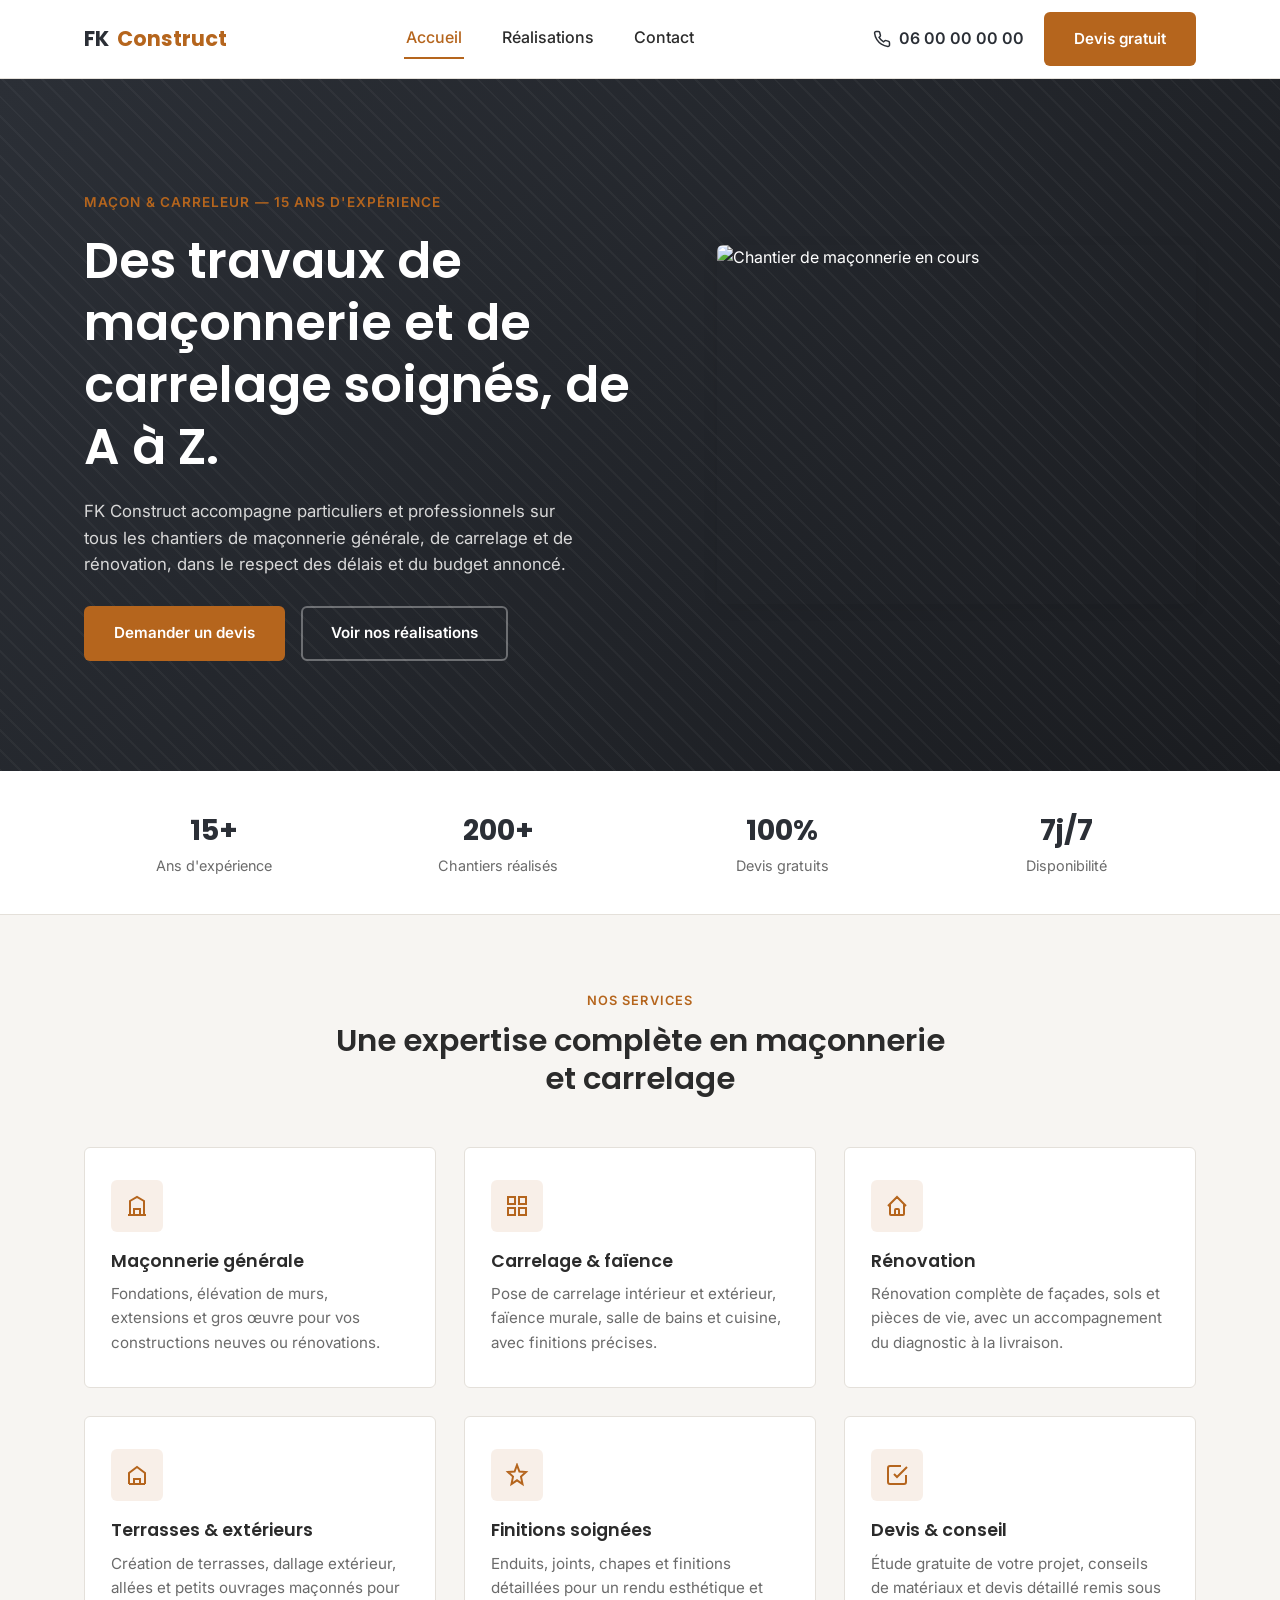
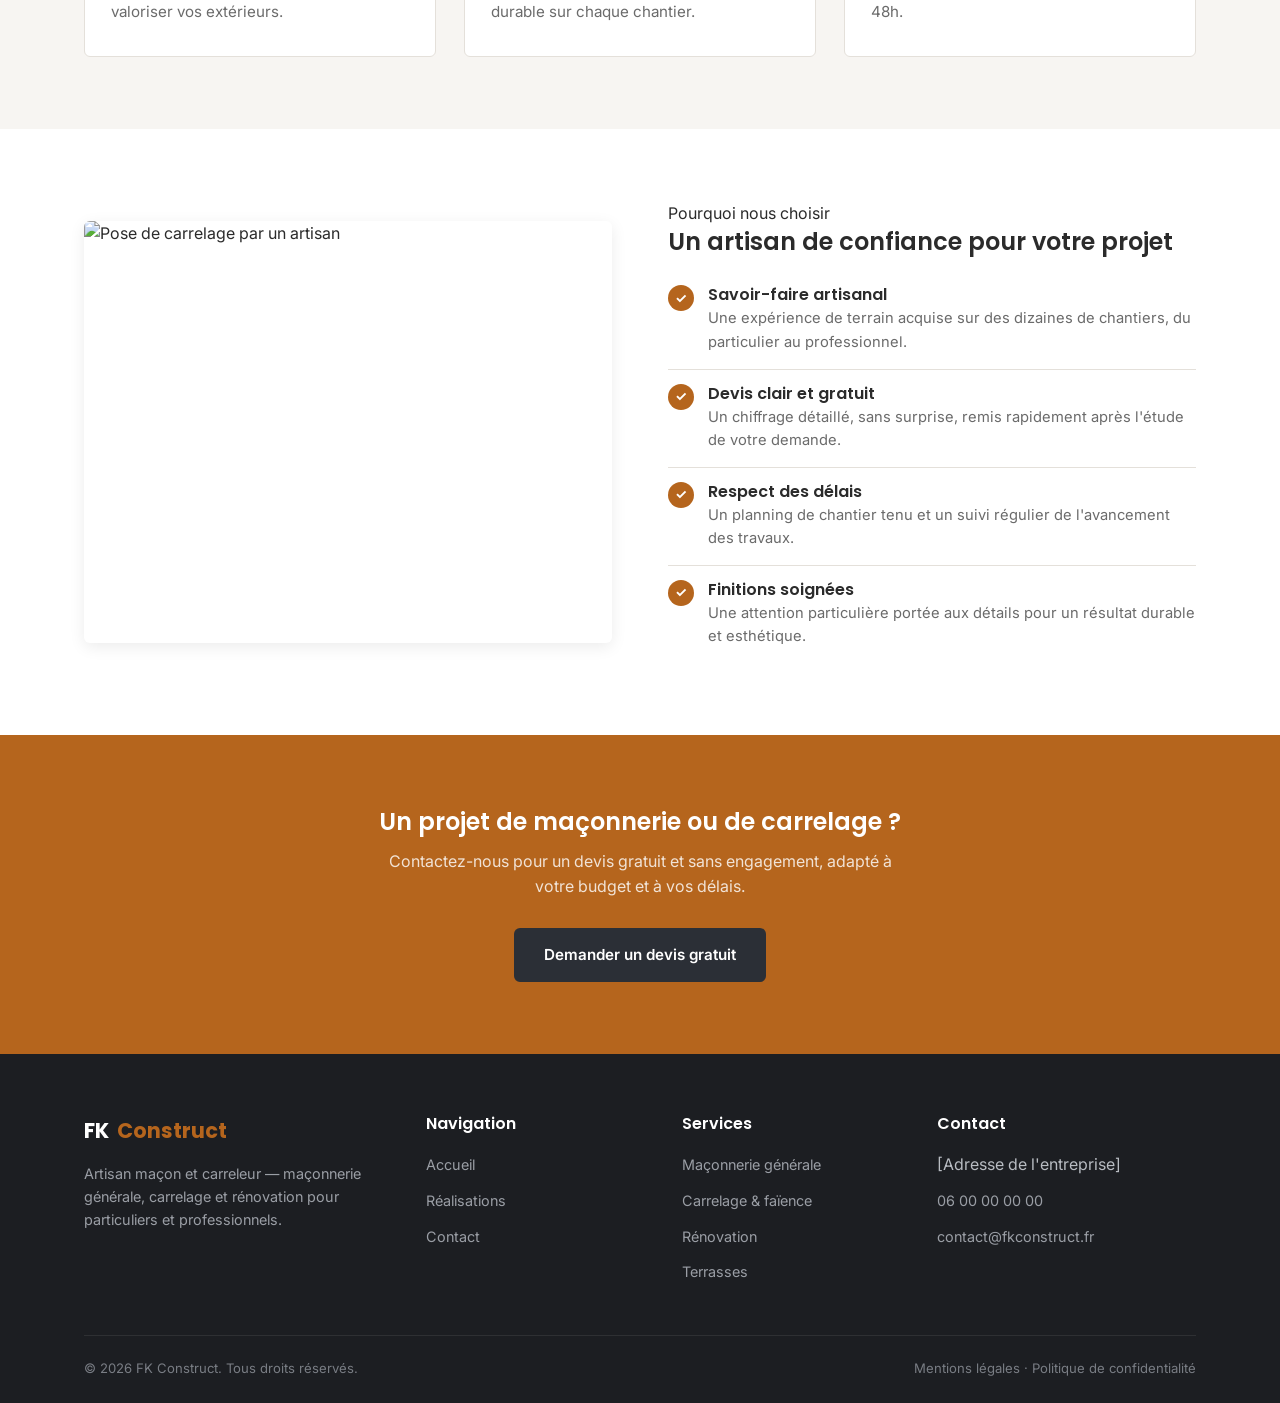
==== index.html @ 8cd49d26 "Initial commit: site vitrine FK Construct (accueil, réalisations, contact) Template statique HTML/CS" ====
<!DOCTYPE html>
<html lang="fr">
<head>
  <meta charset="UTF-8" />
  <meta name="viewport" content="width=device-width, initial-scale=1.0" />
  <title>FK Construct — Maçonnerie & Carrelage</title>
  <meta name="description" content="FK Construct, artisan maçon et carreleur. Maçonnerie générale, carrelage, rénovation et terrasses. Devis gratuit." />
  <link rel="preconnect" href="https://fonts.googleapis.com" />
  <link href="https://fonts.googleapis.com/css2?family=Inter:wght@400;500;600&family=Poppins:wght@600;700&display=swap" rel="stylesheet" />
  <link rel="stylesheet" href="css/style.css" />
</head>
<body>

  <header class="site-header">
    <div class="container">
      <a href="index.html" class="logo">FK <span>Construct</span></a>

      <nav class="nav-links">
        <a href="index.html">Accueil</a>
        <a href="realisations.html">Réalisations</a>
        <a href="contact.html">Contact</a>
      </nav>

      <div class="header-cta">
        <a href="tel:+33600000000" class="header-phone">
          <svg width="18" height="18" viewBox="0 0 24 24" fill="none" stroke="currentColor" stroke-width="2"><path d="M22 16.92v3a2 2 0 0 1-2.18 2 19.79 19.79 0 0 1-8.63-3.07 19.5 19.5 0 0 1-6-6 19.79 19.79 0 0 1-3.07-8.67A2 2 0 0 1 4.11 2h3a2 2 0 0 1 2 1.72c.127.96.362 1.903.7 2.81a2 2 0 0 1-.45 2.11L8.09 9.91a16 16 0 0 0 6 6l1.27-1.27a2 2 0 0 1 2.11-.45c.907.338 1.85.573 2.81.7A2 2 0 0 1 22 16.92z"/></svg>
          06 00 00 00 00
        </a>
        <a href="contact.html" class="btn btn-primary">Devis gratuit</a>
        <button class="nav-toggle" aria-label="Ouvrir le menu">
          <span></span><span></span><span></span>
        </button>
      </div>
    </div>
  </header>

  <section class="hero">
    <div class="container">
      <div class="hero-content">
        <span class="eyebrow">Maçon &amp; Carreleur — 15 ans d'expérience</span>
        <h1>Des travaux de maçonnerie et de carrelage soignés, de A à Z.</h1>
        <p>FK Construct accompagne particuliers et professionnels sur tous les chantiers de maçonnerie générale, de carrelage et de rénovation, dans le respect des délais et du budget annoncé.</p>
        <div class="hero-actions">
          <a href="contact.html" class="btn btn-primary">Demander un devis</a>
          <a href="realisations.html" class="btn btn-outline">Voir nos réalisations</a>
        </div>
      </div>
      <div class="hero-image">
        <!-- Image générique temporaire — à remplacer par une photo de chantier réelle -->
        <img src="https://picsum.photos/seed/fkconstruct-hero/800/600" alt="Chantier de maçonnerie en cours" loading="lazy" />
      </div>
    </div>
  </section>

  <section class="stats">
    <div class="container">
      <div class="stat">
        <strong>15+</strong>
        <span>Ans d'expérience</span>
      </div>
      <div class="stat">
        <strong>200+</strong>
        <span>Chantiers réalisés</span>
      </div>
      <div class="stat">
        <strong>100%</strong>
        <span>Devis gratuits</span>
      </div>
      <div class="stat">
        <strong>7j/7</strong>
        <span>Disponibilité</span>
      </div>
    </div>
  </section>

  <section class="section">
    <div class="container">
      <div class="section-head">
        <span class="eyebrow">Nos services</span>
        <h2>Une expertise complète en maçonnerie et carrelage</h2>
      </div>

      <div class="grid-3">
        <div class="card">
          <div class="card-icon">
            <svg width="24" height="24" viewBox="0 0 24 24" fill="none" stroke="currentColor" stroke-width="2"><path d="M3 21h18M5 21V7l7-4 7 4v14M9 21v-6h6v6"/></svg>
          </div>
          <h3>Maçonnerie générale</h3>
          <p>Fondations, élévation de murs, extensions et gros œuvre pour vos constructions neuves ou rénovations.</p>
        </div>

        <div class="card">
          <div class="card-icon">
            <svg width="24" height="24" viewBox="0 0 24 24" fill="none" stroke="currentColor" stroke-width="2"><rect x="3" y="3" width="7" height="7"/><rect x="14" y="3" width="7" height="7"/><rect x="3" y="14" width="7" height="7"/><rect x="14" y="14" width="7" height="7"/></svg>
          </div>
          <h3>Carrelage &amp; faïence</h3>
          <p>Pose de carrelage intérieur et extérieur, faïence murale, salle de bains et cuisine, avec finitions précises.</p>
        </div>

        <div class="card">
          <div class="card-icon">
            <svg width="24" height="24" viewBox="0 0 24 24" fill="none" stroke="currentColor" stroke-width="2"><path d="M3 12l2-2m0 0l7-7 7 7M5 10v10a1 1 0 0 0 1 1h3m10-11l2 2m-2-2v10a1 1 0 0 1-1 1h-3m-6 0a1 1 0 0 0 1-1v-4a1 1 0 0 1 1-1h2a1 1 0 0 1 1 1v4a1 1 0 0 0 1 1m-6 0h6"/></svg>
          </div>
          <h3>Rénovation</h3>
          <p>Rénovation complète de façades, sols et pièces de vie, avec un accompagnement du diagnostic à la livraison.</p>
        </div>

        <div class="card">
          <div class="card-icon">
            <svg width="24" height="24" viewBox="0 0 24 24" fill="none" stroke="currentColor" stroke-width="2"><path d="M4 21h16M4 21V10l8-6 8 6v11M9 21v-5h6v5"/></svg>
          </div>
          <h3>Terrasses &amp; extérieurs</h3>
          <p>Création de terrasses, dallage extérieur, allées et petits ouvrages maçonnés pour valoriser vos extérieurs.</p>
        </div>

        <div class="card">
          <div class="card-icon">
            <svg width="24" height="24" viewBox="0 0 24 24" fill="none" stroke="currentColor" stroke-width="2"><path d="M12 2l2.4 6.5L21 9l-5 4.6L17.5 21 12 17.3 6.5 21 8 13.6 3 9l6.6-.5z"/></svg>
          </div>
          <h3>Finitions soignées</h3>
          <p>Enduits, joints, chapes et finitions détaillées pour un rendu esthétique et durable sur chaque chantier.</p>
        </div>

        <div class="card">
          <div class="card-icon">
            <svg width="24" height="24" viewBox="0 0 24 24" fill="none" stroke="currentColor" stroke-width="2"><path d="M9 11l3 3L22 4M21 12v7a2 2 0 0 1-2 2H5a2 2 0 0 1-2-2V5a2 2 0 0 1 2-2h11"/></svg>
          </div>
          <h3>Devis &amp; conseil</h3>
          <p>Étude gratuite de votre projet, conseils de matériaux et devis détaillé remis sous 48h.</p>
        </div>
      </div>
    </div>
  </section>

  <section class="section section-alt">
    <div class="container">
      <div class="why-grid">
        <div class="why-image">
          <!-- Image générique temporaire — à remplacer par une photo de réalisation -->
          <img src="https://picsum.photos/seed/fkconstruct-why/700/560" alt="Pose de carrelage par un artisan" loading="lazy" />
        </div>

        <div class="why-content">
          <span class="eyebrow">Pourquoi nous choisir</span>
          <h2>Un artisan de confiance pour votre projet</h2>
          <ul class="why-list">
            <li>
              <span class="check">✓</span>
              <div>
                <h4>Savoir-faire artisanal</h4>
                <p>Une expérience de terrain acquise sur des dizaines de chantiers, du particulier au professionnel.</p>
              </div>
            </li>
            <li>
              <span class="check">✓</span>
              <div>
                <h4>Devis clair et gratuit</h4>
                <p>Un chiffrage détaillé, sans surprise, remis rapidement après l'étude de votre demande.</p>
              </div>
            </li>
            <li>
              <span class="check">✓</span>
              <div>
                <h4>Respect des délais</h4>
                <p>Un planning de chantier tenu et un suivi régulier de l'avancement des travaux.</p>
              </div>
            </li>
            <li>
              <span class="check">✓</span>
              <div>
                <h4>Finitions soignées</h4>
                <p>Une attention particulière portée aux détails pour un résultat durable et esthétique.</p>
              </div>
            </li>
          </ul>
        </div>
      </div>
    </div>
  </section>

  <section class="section cta-banner">
    <div class="container">
      <h2>Un projet de maçonnerie ou de carrelage ?</h2>
      <p>Contactez-nous pour un devis gratuit et sans engagement, adapté à votre budget et à vos délais.</p>
      <a href="contact.html" class="btn btn-dark">Demander un devis gratuit</a>
    </div>
  </section>

  <footer class="site-footer">
    <div class="container">
      <div class="footer-grid">
        <div>
          <a href="index.html" class="logo">FK <span>Construct</span></a>
          <p>Artisan maçon et carreleur — maçonnerie générale, carrelage et rénovation pour particuliers et professionnels.</p>
        </div>

        <div>
          <h4>Navigation</h4>
          <ul class="footer-links">
            <li><a href="index.html">Accueil</a></li>
            <li><a href="realisations.html">Réalisations</a></li>
            <li><a href="contact.html">Contact</a></li>
          </ul>
        </div>

        <div>
          <h4>Services</h4>
          <ul class="footer-links">
            <li><a href="index.html#">Maçonnerie générale</a></li>
            <li><a href="index.html#">Carrelage &amp; faïence</a></li>
            <li><a href="index.html#">Rénovation</a></li>
            <li><a href="index.html#">Terrasses</a></li>
          </ul>
        </div>

        <div>
          <h4>Contact</h4>
          <ul class="footer-links">
            <li>[Adresse de l'entreprise]</li>
            <li><a href="tel:+33600000000">06 00 00 00 00</a></li>
            <li><a href="mailto:contact@fkconstruct.fr">contact@fkconstruct.fr</a></li>
          </ul>
        </div>
      </div>

      <div class="footer-bottom">
        <span>© 2026 FK Construct. Tous droits réservés.</span>
        <span>Mentions légales · Politique de confidentialité</span>
      </div>
    </div>
  </footer>

  <script src="js/script.js"></script>
</body>
</html>
---- css/style.css ----
/* ==========================================================================
   FK Construct — feuille de style principale
   ========================================================================== */

:root {
  --color-bg: #f7f5f2;
  --color-bg-alt: #ffffff;
  --color-text: #2b2b2b;
  --color-text-light: #6b6b6b;
  --color-primary: #2b2f36;      /* anthracite / béton */
  --color-primary-light: #3f4550;
  --color-accent: #b5651d;       /* terracotta / brique */
  --color-accent-dark: #954f16;
  --color-border: #e4e0da;
  --radius: 6px;
  --shadow: 0 4px 16px rgba(0, 0, 0, 0.08);
  --max-width: 1160px;
  --font-heading: "Poppins", "Segoe UI", Arial, sans-serif;
  --font-body: "Inter", "Segoe UI", Arial, sans-serif;
}

* {
  box-sizing: border-box;
}

html {
  scroll-behavior: smooth;
}

body {
  margin: 0;
  font-family: var(--font-body);
  color: var(--color-text);
  background: var(--color-bg);
  line-height: 1.6;
}

img {
  max-width: 100%;
  display: block;
}

a {
  color: inherit;
  text-decoration: none;
}

ul {
  list-style: none;
  margin: 0;
  padding: 0;
}

h1, h2, h3, h4 {
  font-family: var(--font-heading);
  font-weight: 600;
  line-height: 1.25;
  margin: 0 0 0.6em;
}

p {
  margin: 0 0 1em;
  color: var(--color-text-light);
}

.container {
  max-width: var(--max-width);
  margin: 0 auto;
  padding: 0 24px;
}

.section {
  padding: 72px 0;
}

.section-alt {
  background: var(--color-bg-alt);
}

.section-head {
  text-align: center;
  max-width: 620px;
  margin: 0 auto 48px;
}

.section-head .eyebrow {
  display: inline-block;
  color: var(--color-accent);
  font-weight: 600;
  letter-spacing: 0.08em;
  text-transform: uppercase;
  font-size: 0.8rem;
  margin-bottom: 10px;
}

.section-head h2 {
  font-size: clamp(1.6rem, 2.4vw, 2.2rem);
}

/* ---- Boutons ---- */
.btn {
  display: inline-block;
  padding: 13px 28px;
  border-radius: var(--radius);
  font-weight: 600;
  font-size: 0.95rem;
  border: 2px solid transparent;
  cursor: pointer;
  transition: all 0.2s ease;
}

.btn-primary {
  background: var(--color-accent);
  color: #fff;
}

.btn-primary:hover {
  background: var(--color-accent-dark);
}

.btn-outline {
  background: transparent;
  border-color: #ffffff55;
  color: #fff;
}

.btn-outline:hover {
  border-color: #fff;
  background: #ffffff15;
}

.btn-dark {
  background: var(--color-primary);
  color: #fff;
}

.btn-dark:hover {
  background: var(--color-primary-light);
}

/* ---- Header ---- */
.site-header {
  position: sticky;
  top: 0;
  z-index: 100;
  background: var(--color-bg-alt);
  border-bottom: 1px solid var(--color-border);
}

.site-header .container {
  display: flex;
  align-items: center;
  justify-content: space-between;
  height: 78px;
}

.logo {
  font-family: var(--font-heading);
  font-weight: 700;
  font-size: 1.3rem;
  color: var(--color-primary);
  display: flex;
  align-items: center;
  gap: 8px;
}

.logo span {
  color: var(--color-accent);
}

.nav-links {
  display: flex;
  align-items: center;
  gap: 36px;
}

.nav-links a {
  font-weight: 500;
  color: var(--color-text);
  padding: 6px 2px;
  border-bottom: 2px solid transparent;
  transition: border-color 0.2s ease, color 0.2s ease;
}

.nav-links a:hover,
.nav-links a.active {
  color: var(--color-accent);
  border-bottom-color: var(--color-accent);
}

.header-cta {
  display: flex;
  align-items: center;
  gap: 20px;
}

.header-phone {
  display: flex;
  align-items: center;
  gap: 8px;
  font-weight: 600;
  color: var(--color-primary);
}

.nav-toggle {
  display: none;
  flex-direction: column;
  gap: 5px;
  background: none;
  border: none;
  cursor: pointer;
  padding: 6px;
}

.nav-toggle span {
  width: 26px;
  height: 2px;
  background: var(--color-primary);
}

/* ---- Hero ---- */
.hero {
  position: relative;
  color: #fff;
  background: linear-gradient(135deg, var(--color-primary) 0%, #1a1c20 100%);
  overflow: hidden;
}

.hero::before {
  content: "";
  position: absolute;
  inset: 0;
  background-image:
    repeating-linear-gradient(45deg, rgba(255,255,255,0.035) 0, rgba(255,255,255,0.035) 2px, transparent 2px, transparent 14px);
}

.hero .container {
  position: relative;
  padding-top: 110px;
  padding-bottom: 110px;
  display: grid;
  grid-template-columns: 1.1fr 0.9fr;
  gap: 48px;
  align-items: center;
}

.hero-content .eyebrow {
  color: var(--color-accent);
  font-weight: 600;
  letter-spacing: 0.08em;
  text-transform: uppercase;
  font-size: 0.85rem;
  display: inline-block;
  margin-bottom: 16px;
}

.hero-content h1 {
  font-size: clamp(2.1rem, 4vw, 3.1rem);
  margin-bottom: 20px;
}

.hero-content p {
  color: #d8d8d8;
  font-size: 1.05rem;
  max-width: 46ch;
}

.hero-actions {
  display: flex;
  gap: 16px;
  margin-top: 28px;
  flex-wrap: wrap;
}

.hero-image {
  border-radius: var(--radius);
  overflow: hidden;
  box-shadow: var(--shadow);
  aspect-ratio: 4 / 3;
}

.hero-image img {
  width: 100%;
  height: 100%;
  object-fit: cover;
}

/* ---- Bandeau chiffres ---- */
.stats {
  background: var(--color-bg-alt);
  border-bottom: 1px solid var(--color-border);
}

.stats .container {
  display: grid;
  grid-template-columns: repeat(4, 1fr);
  padding: 36px 24px;
  gap: 24px;
}

.stat {
  text-align: center;
}

.stat strong {
  display: block;
  font-family: var(--font-heading);
  font-size: 1.8rem;
  color: var(--color-primary);
}

.stat span {
  color: var(--color-text-light);
  font-size: 0.9rem;
}

/* ---- Cartes services ---- */
.grid-3 {
  display: grid;
  grid-template-columns: repeat(3, 1fr);
  gap: 28px;
}

.card {
  background: var(--color-bg-alt);
  border: 1px solid var(--color-border);
  border-radius: var(--radius);
  padding: 32px 26px;
  transition: transform 0.2s ease, box-shadow 0.2s ease;
}

.card:hover {
  transform: translateY(-4px);
  box-shadow: var(--shadow);
}

.card-icon {
  width: 52px;
  height: 52px;
  border-radius: var(--radius);
  background: #b5651d1a;
  color: var(--color-accent);
  display: flex;
  align-items: center;
  justify-content: center;
  margin-bottom: 18px;
}

.card h3 {
  font-size: 1.1rem;
}

.card p {
  margin-bottom: 0;
  font-size: 0.95rem;
}

/* ---- Pourquoi nous ---- */
.why-grid {
  display: grid;
  grid-template-columns: 1fr 1fr;
  gap: 56px;
  align-items: center;
}

.why-image {
  border-radius: var(--radius);
  overflow: hidden;
  box-shadow: var(--shadow);
  aspect-ratio: 4 / 3.2;
}

.why-image img {
  width: 100%;
  height: 100%;
  object-fit: cover;
}

.why-list li {
  display: flex;
  gap: 14px;
  padding: 14px 0;
  border-bottom: 1px solid var(--color-border);
}

.why-list li:last-child {
  border-bottom: none;
}

.why-list .check {
  flex-shrink: 0;
  width: 26px;
  height: 26px;
  border-radius: 50%;
  background: var(--color-accent);
  color: #fff;
  display: flex;
  align-items: center;
  justify-content: center;
  font-size: 0.85rem;
  font-weight: 700;
}

.why-list h4 {
  margin: 0 0 2px;
  font-size: 1rem;
}

.why-list p {
  margin: 0;
  font-size: 0.92rem;
}

/* ---- CTA bandeau ---- */
.cta-banner {
  background: var(--color-accent);
  color: #fff;
  text-align: center;
}

.cta-banner h2 {
  color: #fff;
  margin-bottom: 12px;
}

.cta-banner p {
  color: #ffffffd0;
  max-width: 520px;
  margin: 0 auto 28px;
}

.cta-banner .btn-dark {
  background: var(--color-primary);
}

.cta-banner .btn-dark:hover {
  background: #1a1c20;
}

/* ---- Galerie réalisations ---- */
.filters {
  display: flex;
  justify-content: center;
  gap: 12px;
  margin-bottom: 40px;
  flex-wrap: wrap;
}

.filter-btn {
  background: var(--color-bg-alt);
  border: 1px solid var(--color-border);
  padding: 9px 20px;
  border-radius: 999px;
  font-weight: 500;
  font-size: 0.9rem;
  cursor: pointer;
  color: var(--color-text);
  transition: all 0.2s ease;
}

.filter-btn:hover {
  border-color: var(--color-accent);
}

.filter-btn.active {
  background: var(--color-primary);
  border-color: var(--color-primary);
  color: #fff;
}

.gallery {
  display: grid;
  grid-template-columns: repeat(3, 1fr);
  gap: 24px;
}

.gallery-item {
  border-radius: var(--radius);
  overflow: hidden;
  box-shadow: var(--shadow);
  position: relative;
  aspect-ratio: 4 / 3;
}

.gallery-item img {
  width: 100%;
  height: 100%;
  object-fit: cover;
  transition: transform 0.35s ease;
}

.gallery-item:hover img {
  transform: scale(1.06);
}

.gallery-caption {
  position: absolute;
  left: 0;
  right: 0;
  bottom: 0;
  padding: 14px 16px;
  background: linear-gradient(0deg, rgba(0,0,0,0.72), transparent);
  color: #fff;
}

.gallery-caption span {
  display: block;
  font-size: 0.78rem;
  color: #ffcba0;
  text-transform: uppercase;
  letter-spacing: 0.06em;
  margin-bottom: 2px;
}

.gallery-caption strong {
  font-family: var(--font-heading);
  font-size: 0.98rem;
}

/* ---- Page header (sous-pages) ---- */
.page-header {
  background: var(--color-primary);
  color: #fff;
  padding: 64px 0 56px;
  text-align: center;
}

.page-header .eyebrow {
  color: var(--color-accent);
  font-weight: 600;
  letter-spacing: 0.08em;
  text-transform: uppercase;
  font-size: 0.85rem;
}

.page-header h1 {
  color: #fff;
  margin-bottom: 10px;
}

.page-header p {
  color: #d8d8d8;
  max-width: 480px;
  margin: 0 auto;
}

.breadcrumb {
  font-size: 0.85rem;
  color: #b8bcc2;
  margin-top: 14px;
}

.breadcrumb a {
  color: #d8d8d8;
}

.breadcrumb a:hover {
  color: var(--color-accent);
}

/* ---- Contact ---- */
.contact-grid {
  display: grid;
  grid-template-columns: 0.85fr 1.15fr;
  gap: 48px;
}

.contact-info-card {
  background: var(--color-primary);
  color: #fff;
  border-radius: var(--radius);
  padding: 40px 32px;
}

.contact-info-card h3 {
  color: #fff;
}

.contact-info-card p {
  color: #c7cad0;
}

.info-item {
  display: flex;
  gap: 14px;
  margin-bottom: 24px;
}

.info-item .icon {
  width: 42px;
  height: 42px;
  border-radius: var(--radius);
  background: #ffffff12;
  color: var(--color-accent);
  display: flex;
  align-items: center;
  justify-content: center;
  flex-shrink: 0;
}

.info-item h4 {
  color: #fff;
  margin: 0 0 4px;
  font-size: 0.95rem;
}

.info-item span,
.info-item a {
  color: #c7cad0;
  font-size: 0.92rem;
}

.info-item a:hover {
  color: var(--color-accent);
}

.social-row {
  display: flex;
  gap: 10px;
  margin-top: 8px;
}

.social-row a {
  width: 38px;
  height: 38px;
  border-radius: 50%;
  background: #ffffff12;
  display: flex;
  align-items: center;
  justify-content: center;
  color: #fff;
  transition: background 0.2s ease;
}

.social-row a:hover {
  background: var(--color-accent);
}

.contact-form-card {
  background: var(--color-bg-alt);
  border: 1px solid var(--color-border);
  border-radius: var(--radius);
  padding: 40px 36px;
}

.form-row {
  display: grid;
  grid-template-columns: 1fr 1fr;
  gap: 18px;
}

.form-group {
  margin-bottom: 20px;
}

.form-group label {
  display: block;
  font-weight: 600;
  font-size: 0.88rem;
  margin-bottom: 7px;
}

.form-group input,
.form-group select,
.form-group textarea {
  width: 100%;
  padding: 12px 14px;
  border: 1px solid var(--color-border);
  border-radius: var(--radius);
  font-family: var(--font-body);
  font-size: 0.95rem;
  background: var(--color-bg);
  color: var(--color-text);
}

.form-group input:focus,
.form-group select:focus,
.form-group textarea:focus {
  outline: none;
  border-color: var(--color-accent);
}

.form-group textarea {
  resize: vertical;
  min-height: 130px;
}

.form-note {
  font-size: 0.82rem;
  color: var(--color-text-light);
  margin-top: 4px;
}

.form-feedback {
  display: none;
  margin-bottom: 20px;
  padding: 14px 16px;
  border-radius: var(--radius);
  font-size: 0.9rem;
}

.form-feedback.success {
  display: block;
  background: #e4f4e6;
  color: #1f6d33;
  border: 1px solid #bfe3c6;
}

.form-feedback.error {
  display: block;
  background: #fbe7e5;
  color: #a4321f;
  border: 1px solid #f1c3bd;
}

.map-frame {
  margin-top: 48px;
  border-radius: var(--radius);
  overflow: hidden;
  box-shadow: var(--shadow);
  aspect-ratio: 21 / 7;
  background: var(--color-border);
}

.map-frame img {
  width: 100%;
  height: 100%;
  object-fit: cover;
}

/* ---- Footer ---- */
.site-footer {
  background: #1c1e22;
  color: #b8bcc2;
  padding: 60px 0 24px;
}

.footer-grid {
  display: grid;
  grid-template-columns: 1.4fr 1fr 1fr 1.2fr;
  gap: 40px;
  padding-bottom: 40px;
  border-bottom: 1px solid #ffffff14;
}

.footer-grid h4 {
  color: #fff;
  font-size: 1rem;
  margin-bottom: 18px;
}

.footer-grid .logo {
  color: #fff;
  margin-bottom: 14px;
}

.footer-grid p {
  color: #9a9ea5;
  font-size: 0.9rem;
}

.footer-links li {
  margin-bottom: 10px;
}

.footer-links a {
  color: #9a9ea5;
  font-size: 0.9rem;
  transition: color 0.2s ease;
}

.footer-links a:hover {
  color: var(--color-accent);
}

.footer-bottom {
  padding-top: 22px;
  display: flex;
  justify-content: space-between;
  flex-wrap: wrap;
  gap: 10px;
  font-size: 0.82rem;
  color: #797d84;
}

/* ---- Responsive ---- */
@media (max-width: 900px) {
  .hero .container {
    grid-template-columns: 1fr;
  }

  .hero-image {
    order: -1;
  }

  .why-grid,
  .contact-grid {
    grid-template-columns: 1fr;
  }

  .grid-3,
  .gallery {
    grid-template-columns: repeat(2, 1fr);
  }

  .stats .container {
    grid-template-columns: repeat(2, 1fr);
  }

  .footer-grid {
    grid-template-columns: 1fr 1fr;
  }
}

@media (max-width: 700px) {
  .nav-links,
  .header-phone {
    display: none;
  }

  .nav-toggle {
    display: flex;
  }

  .site-header.nav-open .nav-links {
    display: flex;
    position: absolute;
    top: 78px;
    left: 0;
    right: 0;
    background: var(--color-bg-alt);
    flex-direction: column;
    padding: 20px 24px;
    gap: 18px;
    border-bottom: 1px solid var(--color-border);
  }

  .grid-3,
  .gallery {
    grid-template-columns: 1fr;
  }

  .form-row {
    grid-template-columns: 1fr;
  }

  .footer-grid {
    grid-template-columns: 1fr;
  }

  .section {
    padding: 52px 0;
  }
}
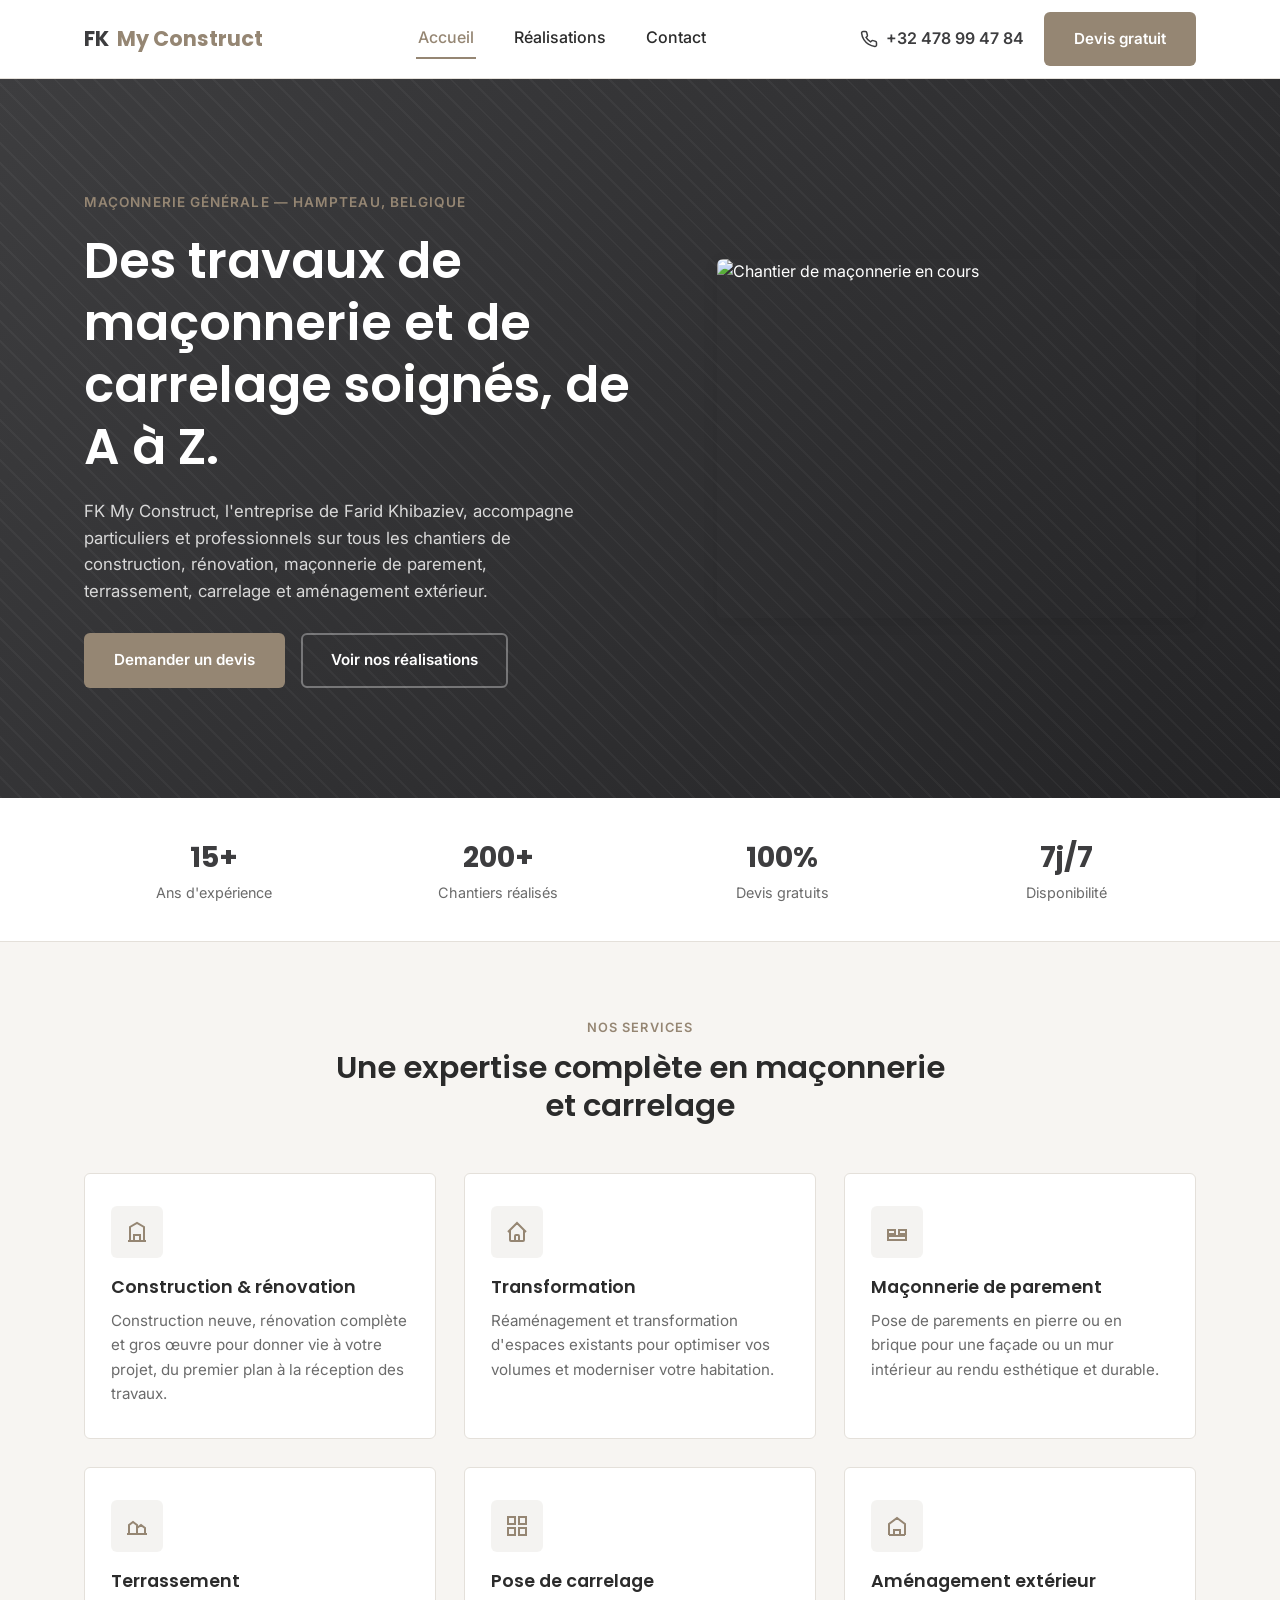
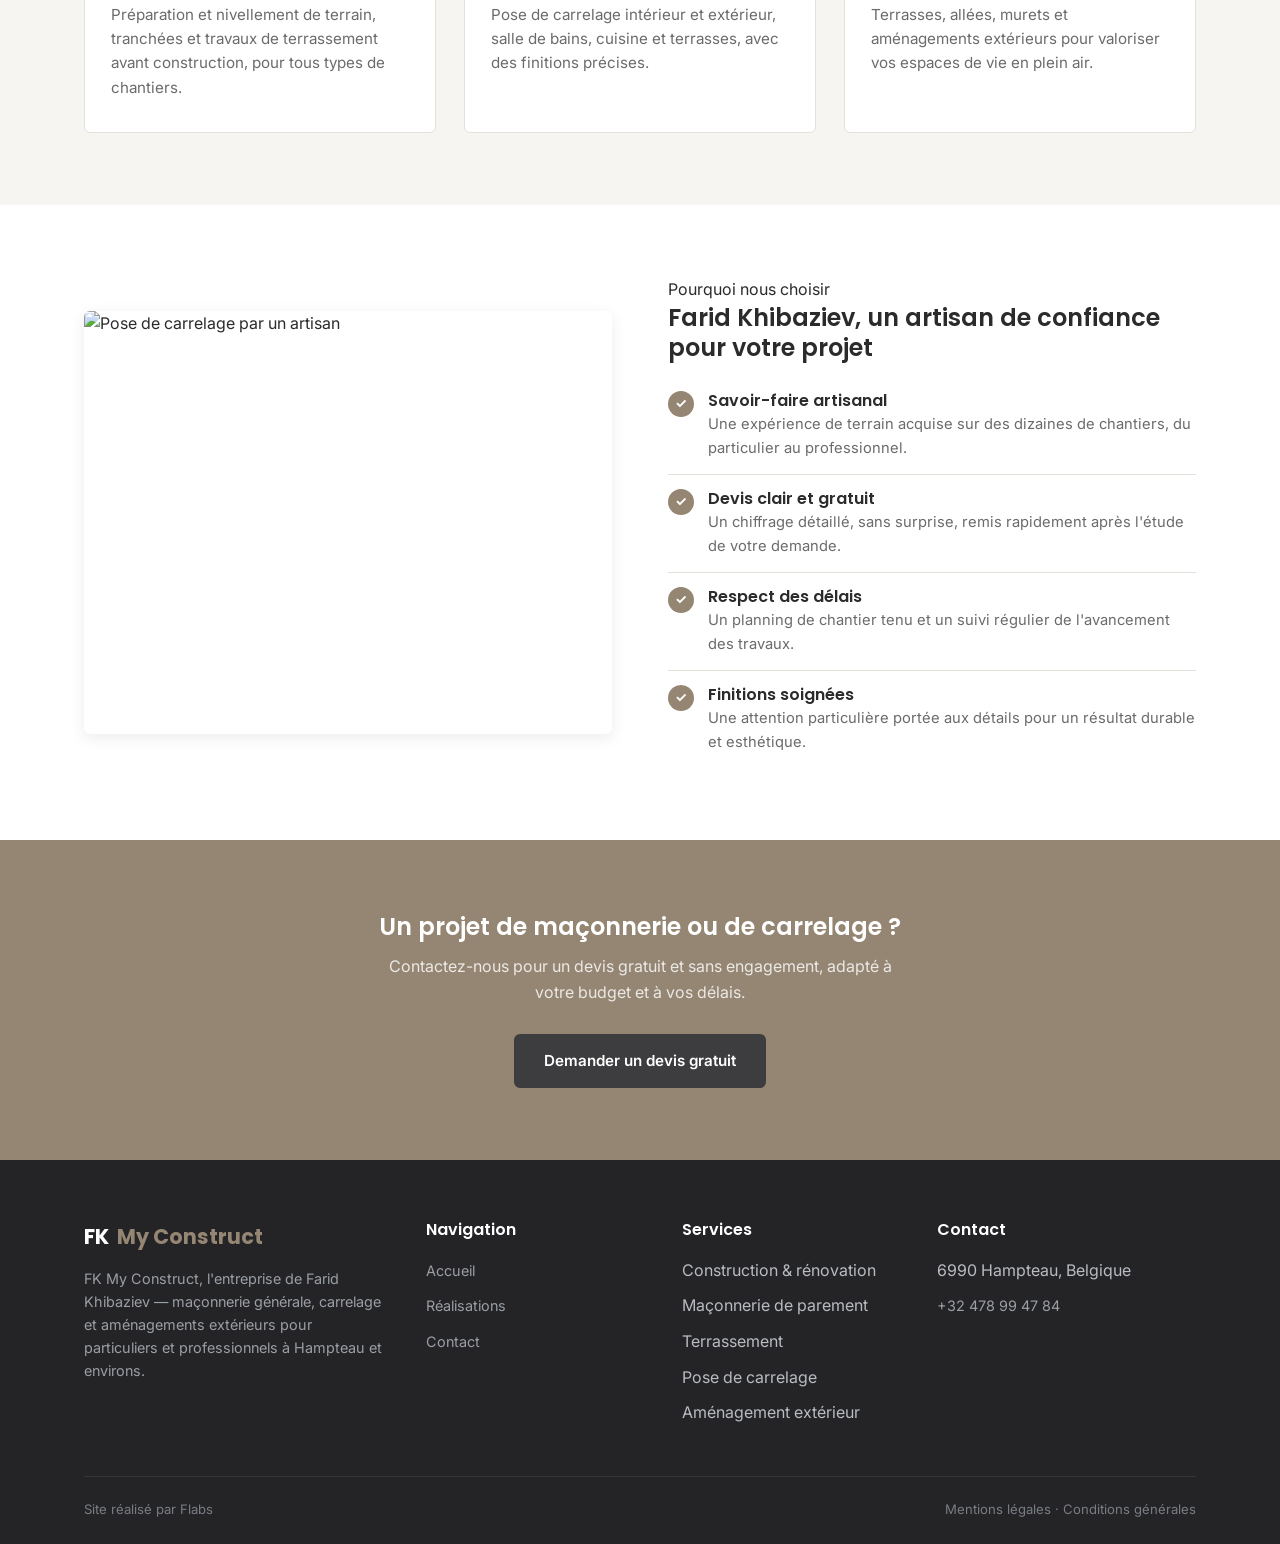
==== commit 7cde1d9c: "Intègre les vraies informations de l'entreprise (FK My Construct) - Renomme la marque FK Construct →" ====
--- a/index.html
+++ b/index.html
@@ -3,8 +3,8 @@
 <head>
   <meta charset="UTF-8" />
   <meta name="viewport" content="width=device-width, initial-scale=1.0" />
-  <title>FK Construct — Maçonnerie & Carrelage</title>
-  <meta name="description" content="FK Construct, artisan maçon et carreleur. Maçonnerie générale, carrelage, rénovation et terrasses. Devis gratuit." />
+  <title>FK My Construct — Maçonnerie générale à Hampteau</title>
+  <meta name="description" content="FK My Construct, l'entreprise de Farid Khibaziev : construction, rénovation, maçonnerie de parement, terrassement, carrelage et aménagement extérieur à Hampteau (Belgique). Devis gratuit." />
   <link rel="preconnect" href="https://fonts.googleapis.com" />
   <link href="https://fonts.googleapis.com/css2?family=Inter:wght@400;500;600&family=Poppins:wght@600;700&display=swap" rel="stylesheet" />
   <link rel="stylesheet" href="css/style.css" />
@@ -13,7 +13,7 @@
 
   <header class="site-header">
     <div class="container">
-      <a href="index.html" class="logo">FK <span>Construct</span></a>
+      <a href="index.html" class="logo">FK <span>My Construct</span></a>
 
       <nav class="nav-links">
         <a href="index.html">Accueil</a>
@@ -22,9 +22,9 @@
       </nav>
 
       <div class="header-cta">
-        <a href="tel:+33600000000" class="header-phone">
+        <a href="tel:+32478994784" class="header-phone">
           <svg width="18" height="18" viewBox="0 0 24 24" fill="none" stroke="currentColor" stroke-width="2"><path d="M22 16.92v3a2 2 0 0 1-2.18 2 19.79 19.79 0 0 1-8.63-3.07 19.5 19.5 0 0 1-6-6 19.79 19.79 0 0 1-3.07-8.67A2 2 0 0 1 4.11 2h3a2 2 0 0 1 2 1.72c.127.96.362 1.903.7 2.81a2 2 0 0 1-.45 2.11L8.09 9.91a16 16 0 0 0 6 6l1.27-1.27a2 2 0 0 1 2.11-.45c.907.338 1.85.573 2.81.7A2 2 0 0 1 22 16.92z"/></svg>
-          06 00 00 00 00
+          +32 478 99 47 84
         </a>
         <a href="contact.html" class="btn btn-primary">Devis gratuit</a>
         <button class="nav-toggle" aria-label="Ouvrir le menu">
@@ -37,9 +37,9 @@
   <section class="hero">
     <div class="container">
       <div class="hero-content">
-        <span class="eyebrow">Maçon &amp; Carreleur — 15 ans d'expérience</span>
+        <span class="eyebrow">Maçonnerie générale — Hampteau, Belgique</span>
         <h1>Des travaux de maçonnerie et de carrelage soignés, de A à Z.</h1>
-        <p>FK Construct accompagne particuliers et professionnels sur tous les chantiers de maçonnerie générale, de carrelage et de rénovation, dans le respect des délais et du budget annoncé.</p>
+        <p>FK My Construct, l'entreprise de Farid Khibaziev, accompagne particuliers et professionnels sur tous les chantiers de construction, rénovation, maçonnerie de parement, terrassement, carrelage et aménagement extérieur.</p>
         <div class="hero-actions">
           <a href="contact.html" class="btn btn-primary">Demander un devis</a>
           <a href="realisations.html" class="btn btn-outline">Voir nos réalisations</a>
@@ -85,48 +85,48 @@
           <div class="card-icon">
             <svg width="24" height="24" viewBox="0 0 24 24" fill="none" stroke="currentColor" stroke-width="2"><path d="M3 21h18M5 21V7l7-4 7 4v14M9 21v-6h6v6"/></svg>
           </div>
-          <h3>Maçonnerie générale</h3>
-          <p>Fondations, élévation de murs, extensions et gros œuvre pour vos constructions neuves ou rénovations.</p>
+          <h3>Construction &amp; rénovation</h3>
+          <p>Construction neuve, rénovation complète et gros œuvre pour donner vie à votre projet, du premier plan à la réception des travaux.</p>
+        </div>
+
+        <div class="card">
+          <div class="card-icon">
+            <svg width="24" height="24" viewBox="0 0 24 24" fill="none" stroke="currentColor" stroke-width="2"><path d="M3 12l2-2m0 0l7-7 7 7M5 10v10a1 1 0 0 0 1 1h3m10-11l2 2m-2-2v10a1 1 0 0 1-1 1h-3m-6 0a1 1 0 0 0 1-1v-4a1 1 0 0 1 1-1h2a1 1 0 0 1 1 1v4a1 1 0 0 0 1 1m-6 0h6"/></svg>
+          </div>
+          <h3>Transformation</h3>
+          <p>Réaménagement et transformation d'espaces existants pour optimiser vos volumes et moderniser votre habitation.</p>
+        </div>
+
+        <div class="card">
+          <div class="card-icon">
+            <svg width="24" height="24" viewBox="0 0 24 24" fill="none" stroke="currentColor" stroke-width="2"><rect x="3" y="10" width="7" height="4"/><rect x="14" y="10" width="7" height="4"/><rect x="3" y="16" width="18" height="4"/></svg>
+          </div>
+          <h3>Maçonnerie de parement</h3>
+          <p>Pose de parements en pierre ou en brique pour une façade ou un mur intérieur au rendu esthétique et durable.</p>
+        </div>
+
+        <div class="card">
+          <div class="card-icon">
+            <svg width="24" height="24" viewBox="0 0 24 24" fill="none" stroke="currentColor" stroke-width="2"><path d="M2 20h20M4 20V11l4-3 4 3v9M12 20v-6l4-3 4 3v6"/></svg>
+          </div>
+          <h3>Terrassement</h3>
+          <p>Préparation et nivellement de terrain, tranchées et travaux de terrassement avant construction, pour tous types de chantiers.</p>
         </div>
 
         <div class="card">
           <div class="card-icon">
             <svg width="24" height="24" viewBox="0 0 24 24" fill="none" stroke="currentColor" stroke-width="2"><rect x="3" y="3" width="7" height="7"/><rect x="14" y="3" width="7" height="7"/><rect x="3" y="14" width="7" height="7"/><rect x="14" y="14" width="7" height="7"/></svg>
           </div>
-          <h3>Carrelage &amp; faïence</h3>
-          <p>Pose de carrelage intérieur et extérieur, faïence murale, salle de bains et cuisine, avec finitions précises.</p>
-        </div>
-
-        <div class="card">
-          <div class="card-icon">
-            <svg width="24" height="24" viewBox="0 0 24 24" fill="none" stroke="currentColor" stroke-width="2"><path d="M3 12l2-2m0 0l7-7 7 7M5 10v10a1 1 0 0 0 1 1h3m10-11l2 2m-2-2v10a1 1 0 0 1-1 1h-3m-6 0a1 1 0 0 0 1-1v-4a1 1 0 0 1 1-1h2a1 1 0 0 1 1 1v4a1 1 0 0 0 1 1m-6 0h6"/></svg>
-          </div>
-          <h3>Rénovation</h3>
-          <p>Rénovation complète de façades, sols et pièces de vie, avec un accompagnement du diagnostic à la livraison.</p>
+          <h3>Pose de carrelage</h3>
+          <p>Pose de carrelage intérieur et extérieur, salle de bains, cuisine et terrasses, avec des finitions précises.</p>
         </div>
 
         <div class="card">
           <div class="card-icon">
             <svg width="24" height="24" viewBox="0 0 24 24" fill="none" stroke="currentColor" stroke-width="2"><path d="M4 21h16M4 21V10l8-6 8 6v11M9 21v-5h6v5"/></svg>
           </div>
-          <h3>Terrasses &amp; extérieurs</h3>
-          <p>Création de terrasses, dallage extérieur, allées et petits ouvrages maçonnés pour valoriser vos extérieurs.</p>
-        </div>
-
-        <div class="card">
-          <div class="card-icon">
-            <svg width="24" height="24" viewBox="0 0 24 24" fill="none" stroke="currentColor" stroke-width="2"><path d="M12 2l2.4 6.5L21 9l-5 4.6L17.5 21 12 17.3 6.5 21 8 13.6 3 9l6.6-.5z"/></svg>
-          </div>
-          <h3>Finitions soignées</h3>
-          <p>Enduits, joints, chapes et finitions détaillées pour un rendu esthétique et durable sur chaque chantier.</p>
-        </div>
-
-        <div class="card">
-          <div class="card-icon">
-            <svg width="24" height="24" viewBox="0 0 24 24" fill="none" stroke="currentColor" stroke-width="2"><path d="M9 11l3 3L22 4M21 12v7a2 2 0 0 1-2 2H5a2 2 0 0 1-2-2V5a2 2 0 0 1 2-2h11"/></svg>
-          </div>
-          <h3>Devis &amp; conseil</h3>
-          <p>Étude gratuite de votre projet, conseils de matériaux et devis détaillé remis sous 48h.</p>
+          <h3>Aménagement extérieur</h3>
+          <p>Terrasses, allées, murets et aménagements extérieurs pour valoriser vos espaces de vie en plein air.</p>
         </div>
       </div>
     </div>
@@ -142,7 +142,7 @@
 
         <div class="why-content">
           <span class="eyebrow">Pourquoi nous choisir</span>
-          <h2>Un artisan de confiance pour votre projet</h2>
+          <h2>Farid Khibaziev, un artisan de confiance pour votre projet</h2>
           <ul class="why-list">
             <li>
               <span class="check">✓</span>
@@ -190,8 +190,8 @@
     <div class="container">
       <div class="footer-grid">
         <div>
-          <a href="index.html" class="logo">FK <span>Construct</span></a>
-          <p>Artisan maçon et carreleur — maçonnerie générale, carrelage et rénovation pour particuliers et professionnels.</p>
+          <a href="index.html" class="logo">FK <span>My Construct</span></a>
+          <p>FK My Construct, l'entreprise de Farid Khibaziev — maçonnerie générale, carrelage et aménagements extérieurs pour particuliers et professionnels à Hampteau et environs.</p>
         </div>
 
         <div>
@@ -206,26 +206,26 @@
         <div>
           <h4>Services</h4>
           <ul class="footer-links">
-            <li><a href="index.html#">Maçonnerie générale</a></li>
-            <li><a href="index.html#">Carrelage &amp; faïence</a></li>
-            <li><a href="index.html#">Rénovation</a></li>
-            <li><a href="index.html#">Terrasses</a></li>
+            <li>Construction &amp; rénovation</li>
+            <li>Maçonnerie de parement</li>
+            <li>Terrassement</li>
+            <li>Pose de carrelage</li>
+            <li>Aménagement extérieur</li>
           </ul>
         </div>
 
         <div>
           <h4>Contact</h4>
           <ul class="footer-links">
-            <li>[Adresse de l'entreprise]</li>
-            <li><a href="tel:+33600000000">06 00 00 00 00</a></li>
-            <li><a href="mailto:contact@fkconstruct.fr">contact@fkconstruct.fr</a></li>
+            <li>6990 Hampteau, Belgique</li>
+            <li><a href="tel:+32478994784">+32 478 99 47 84</a></li>
           </ul>
         </div>
       </div>
 
       <div class="footer-bottom">
-        <span>© 2026 FK Construct. Tous droits réservés.</span>
-        <span>Mentions légales · Politique de confidentialité</span>
+        <span>Site réalisé par <a href="https://www.flabs.be" target="_blank" rel="noopener">Flabs</a></span>
+        <span><a href="mentions-legales.html">Mentions légales</a> · <a href="conditions-generales.html">Conditions générales</a></span>
       </div>
     </div>
   </footer>
--- a/css/style.css
+++ b/css/style.css
@@ -7,10 +7,12 @@
   --color-bg-alt: #ffffff;
   --color-text: #2b2b2b;
   --color-text-light: #6b6b6b;
-  --color-primary: #2b2f36;      /* anthracite / béton */
-  --color-primary-light: #3f4550;
-  --color-accent: #b5651d;       /* terracotta / brique */
-  --color-accent-dark: #954f16;
+  --color-primary: #3d3d3f;      /* secondaire logo */
+  --color-primary-light: #55555a;
+  --color-dark: #242426;         /* teinte la plus sombre, dérivée de la secondaire */
+  --color-accent: #958673;       /* principale logo */
+  --color-accent-dark: #7c6f5e;
+  --color-accent-tint: #ded6c9;
   --color-border: #e4e0da;
   --radius: 6px;
   --shadow: 0 4px 16px rgba(0, 0, 0, 0.08);
@@ -222,7 +224,7 @@
 .hero {
   position: relative;
   color: #fff;
-  background: linear-gradient(135deg, var(--color-primary) 0%, #1a1c20 100%);
+  background: linear-gradient(135deg, var(--color-primary) 0%, var(--color-dark) 100%);
   overflow: hidden;
 }
 
@@ -338,7 +340,7 @@
   width: 52px;
   height: 52px;
   border-radius: var(--radius);
-  background: #b5651d1a;
+  background: #9586731a;
   color: var(--color-accent);
   display: flex;
   align-items: center;
@@ -434,7 +436,7 @@
 }
 
 .cta-banner .btn-dark:hover {
-  background: #1a1c20;
+  background: var(--color-dark);
 }
 
 /* ---- Galerie réalisations ---- */
@@ -506,7 +508,7 @@
 .gallery-caption span {
   display: block;
   font-size: 0.78rem;
-  color: #ffcba0;
+  color: var(--color-accent-tint);
   text-transform: uppercase;
   letter-spacing: 0.06em;
   margin-bottom: 2px;
@@ -730,7 +732,7 @@
 
 /* ---- Footer ---- */
 .site-footer {
-  background: #1c1e22;
+  background: var(--color-dark);
   color: #b8bcc2;
   padding: 60px 0 24px;
 }
@@ -781,6 +783,50 @@
   gap: 10px;
   font-size: 0.82rem;
   color: #797d84;
+}
+
+.footer-bottom a {
+  color: #797d84;
+  transition: color 0.2s ease;
+}
+
+.footer-bottom a:hover {
+  color: var(--color-accent);
+}
+
+/* ---- Contenu légal (mentions légales / CGU) ---- */
+.prose {
+  max-width: 760px;
+  margin: 0 auto;
+}
+
+.prose h2 {
+  font-size: 1.25rem;
+  margin-top: 44px;
+}
+
+.prose h2:first-child {
+  margin-top: 0;
+}
+
+.prose p,
+.prose li {
+  color: var(--color-text-light);
+  font-size: 0.96rem;
+}
+
+.prose ul {
+  list-style: disc;
+  padding-left: 20px;
+  margin-bottom: 1em;
+}
+
+.prose li {
+  margin-bottom: 6px;
+}
+
+.prose strong {
+  color: var(--color-text);
 }
 
 /* ---- Responsive ---- */
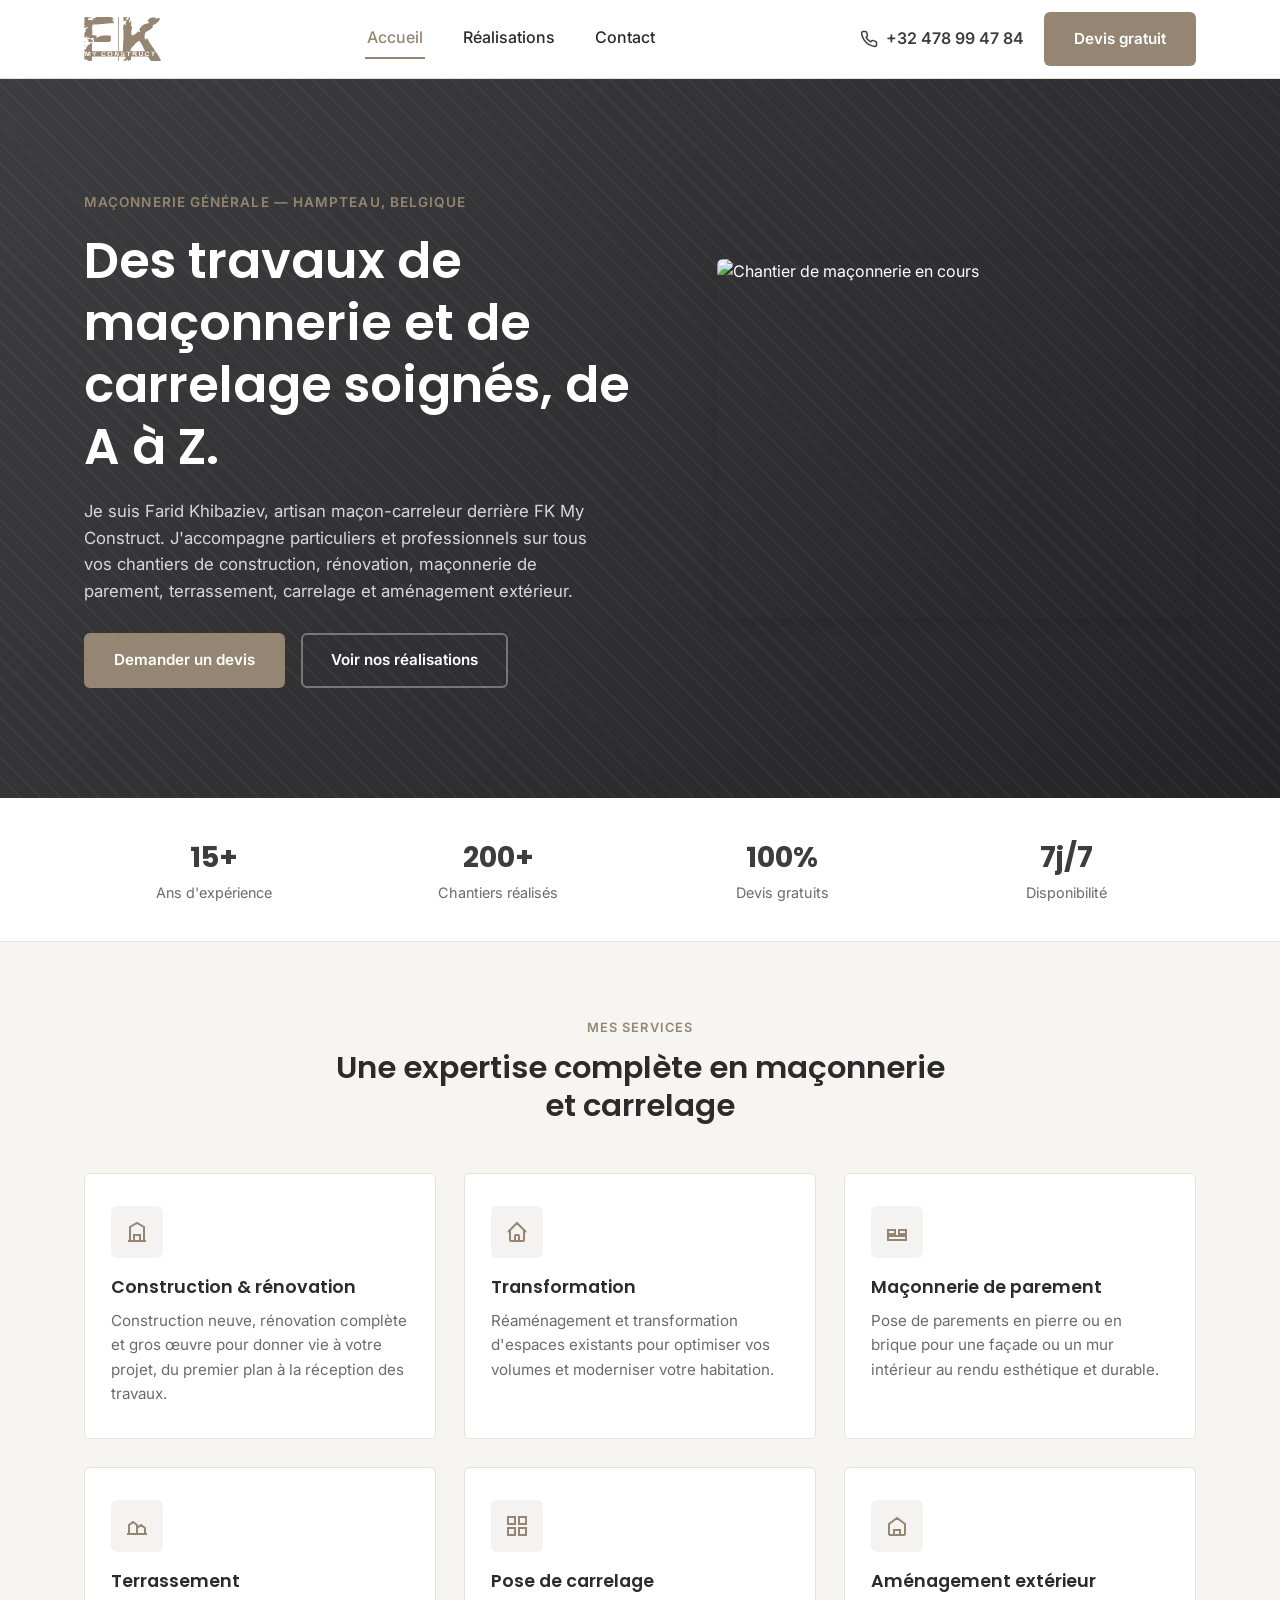
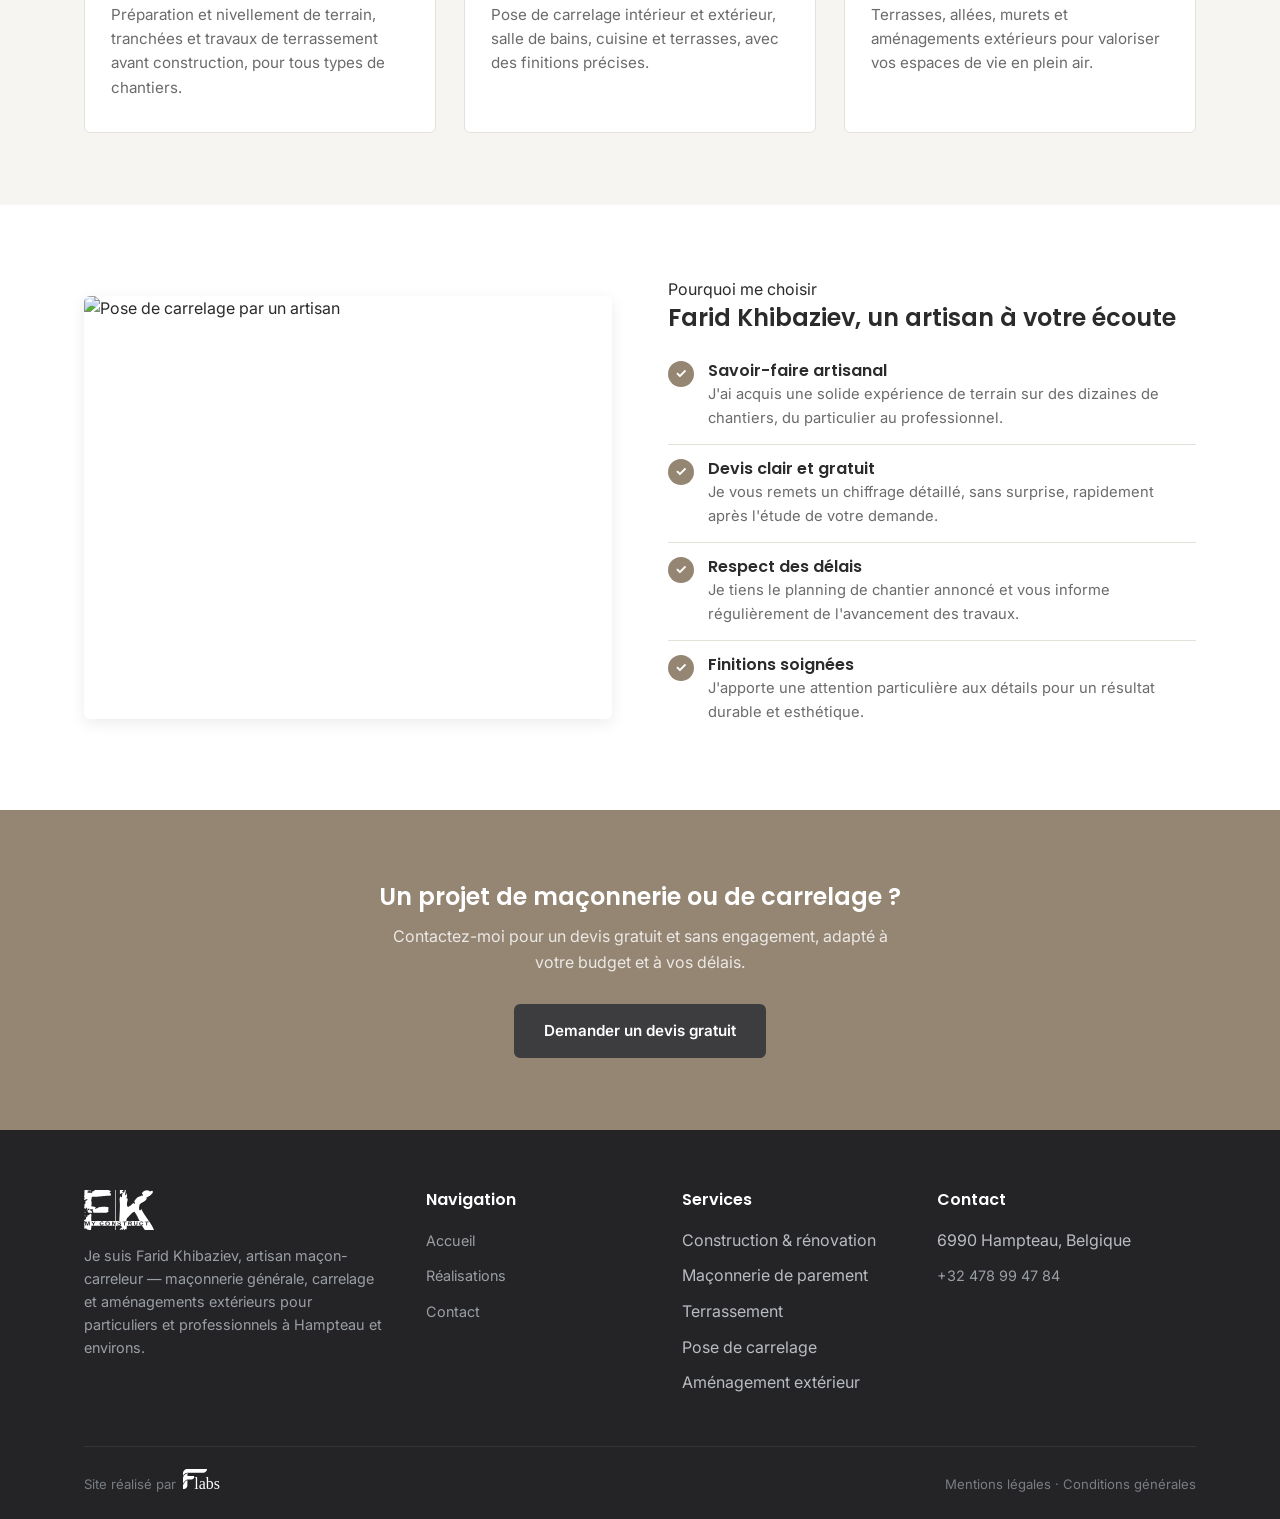
==== commit cf34691f: "Intègre les vrais logos et passe le ton en première personne - Remplace les mentions texte "FK My Co" ====
--- a/index.html
+++ b/index.html
@@ -8,12 +8,14 @@
   <link rel="preconnect" href="https://fonts.googleapis.com" />
   <link href="https://fonts.googleapis.com/css2?family=Inter:wght@400;500;600&family=Poppins:wght@600;700&display=swap" rel="stylesheet" />
   <link rel="stylesheet" href="css/style.css" />
+  <link rel="icon" href="images/favicon.ico" sizes="any" />
+  <link rel="icon" type="image/png" href="images/icon.png" />
 </head>
 <body>
 
   <header class="site-header">
     <div class="container">
-      <a href="index.html" class="logo">FK <span>My Construct</span></a>
+      <a href="index.html" class="logo"><img src="images/Logo-couleur1.svg" alt="FK My Construct" /></a>
 
       <nav class="nav-links">
         <a href="index.html">Accueil</a>
@@ -39,7 +41,7 @@
       <div class="hero-content">
         <span class="eyebrow">Maçonnerie générale — Hampteau, Belgique</span>
         <h1>Des travaux de maçonnerie et de carrelage soignés, de A à Z.</h1>
-        <p>FK My Construct, l'entreprise de Farid Khibaziev, accompagne particuliers et professionnels sur tous les chantiers de construction, rénovation, maçonnerie de parement, terrassement, carrelage et aménagement extérieur.</p>
+        <p>Je suis Farid Khibaziev, artisan maçon-carreleur derrière FK My Construct. J'accompagne particuliers et professionnels sur tous vos chantiers de construction, rénovation, maçonnerie de parement, terrassement, carrelage et aménagement extérieur.</p>
         <div class="hero-actions">
           <a href="contact.html" class="btn btn-primary">Demander un devis</a>
           <a href="realisations.html" class="btn btn-outline">Voir nos réalisations</a>
@@ -76,7 +78,7 @@
   <section class="section">
     <div class="container">
       <div class="section-head">
-        <span class="eyebrow">Nos services</span>
+        <span class="eyebrow">Mes services</span>
         <h2>Une expertise complète en maçonnerie et carrelage</h2>
       </div>
 
@@ -141,35 +143,35 @@
         </div>
 
         <div class="why-content">
-          <span class="eyebrow">Pourquoi nous choisir</span>
-          <h2>Farid Khibaziev, un artisan de confiance pour votre projet</h2>
+          <span class="eyebrow">Pourquoi me choisir</span>
+          <h2>Farid Khibaziev, un artisan à votre écoute</h2>
           <ul class="why-list">
             <li>
               <span class="check">✓</span>
               <div>
                 <h4>Savoir-faire artisanal</h4>
-                <p>Une expérience de terrain acquise sur des dizaines de chantiers, du particulier au professionnel.</p>
+                <p>J'ai acquis une solide expérience de terrain sur des dizaines de chantiers, du particulier au professionnel.</p>
               </div>
             </li>
             <li>
               <span class="check">✓</span>
               <div>
                 <h4>Devis clair et gratuit</h4>
-                <p>Un chiffrage détaillé, sans surprise, remis rapidement après l'étude de votre demande.</p>
+                <p>Je vous remets un chiffrage détaillé, sans surprise, rapidement après l'étude de votre demande.</p>
               </div>
             </li>
             <li>
               <span class="check">✓</span>
               <div>
                 <h4>Respect des délais</h4>
-                <p>Un planning de chantier tenu et un suivi régulier de l'avancement des travaux.</p>
+                <p>Je tiens le planning de chantier annoncé et vous informe régulièrement de l'avancement des travaux.</p>
               </div>
             </li>
             <li>
               <span class="check">✓</span>
               <div>
                 <h4>Finitions soignées</h4>
-                <p>Une attention particulière portée aux détails pour un résultat durable et esthétique.</p>
+                <p>J'apporte une attention particulière aux détails pour un résultat durable et esthétique.</p>
               </div>
             </li>
           </ul>
@@ -181,7 +183,7 @@
   <section class="section cta-banner">
     <div class="container">
       <h2>Un projet de maçonnerie ou de carrelage ?</h2>
-      <p>Contactez-nous pour un devis gratuit et sans engagement, adapté à votre budget et à vos délais.</p>
+      <p>Contactez-moi pour un devis gratuit et sans engagement, adapté à votre budget et à vos délais.</p>
       <a href="contact.html" class="btn btn-dark">Demander un devis gratuit</a>
     </div>
   </section>
@@ -190,8 +192,8 @@
     <div class="container">
       <div class="footer-grid">
         <div>
-          <a href="index.html" class="logo">FK <span>My Construct</span></a>
-          <p>FK My Construct, l'entreprise de Farid Khibaziev — maçonnerie générale, carrelage et aménagements extérieurs pour particuliers et professionnels à Hampteau et environs.</p>
+          <a href="index.html" class="logo"><img src="images/Logo-couleur3.svg" alt="FK My Construct" /></a>
+          <p>Je suis Farid Khibaziev, artisan maçon-carreleur — maçonnerie générale, carrelage et aménagements extérieurs pour particuliers et professionnels à Hampteau et environs.</p>
         </div>
 
         <div>
@@ -224,7 +226,15 @@
       </div>
 
       <div class="footer-bottom">
-        <span>Site réalisé par <a href="https://www.flabs.be" target="_blank" rel="noopener">Flabs</a></span>
+        <span class="flabs-credit">
+          Site réalisé par
+          <a href="https://www.flabs.be" target="_blank" rel="noopener" aria-label="Flabs">
+            <span class="flabs-logo">
+              <img src="images/Logo_blanc.svg" alt="" class="flabs-logo-default" />
+              <img src="images/Logo_couleur-blanc.svg" alt="" class="flabs-logo-hover" aria-hidden="true" />
+            </span>
+          </a>
+        </span>
         <span><a href="mentions-legales.html">Mentions légales</a> · <a href="conditions-generales.html">Conditions générales</a></span>
       </div>
     </div>
--- a/css/style.css
+++ b/css/style.css
@@ -170,6 +170,16 @@
   color: var(--color-accent);
 }
 
+.logo img {
+  height: 44px;
+  width: auto;
+  display: block;
+}
+
+.footer-grid .logo img {
+  height: 40px;
+}
+
 .nav-links {
   display: flex;
   align-items: center;
@@ -779,6 +789,7 @@
   padding-top: 22px;
   display: flex;
   justify-content: space-between;
+  align-items: flex-end;
   flex-wrap: wrap;
   gap: 10px;
   font-size: 0.82rem;
@@ -792,6 +803,40 @@
 
 .footer-bottom a:hover {
   color: var(--color-accent);
+}
+
+.flabs-credit {
+  display: inline-flex;
+  align-items: flex-end;
+  gap: 7px;
+}
+
+.flabs-logo {
+  position: relative;
+  display: inline-block;
+  height: 20px;
+  width: 44px;
+}
+
+.flabs-logo img {
+  position: absolute;
+  left: 0;
+  bottom: 0;
+  height: 100%;
+  width: auto;
+  transition: opacity 0.2s ease;
+}
+
+.flabs-logo-hover {
+  opacity: 0;
+}
+
+.flabs-credit:hover .flabs-logo-default {
+  opacity: 0;
+}
+
+.flabs-credit:hover .flabs-logo-hover {
+  opacity: 1;
 }
 
 /* ---- Contenu légal (mentions légales / CGU) ---- */
